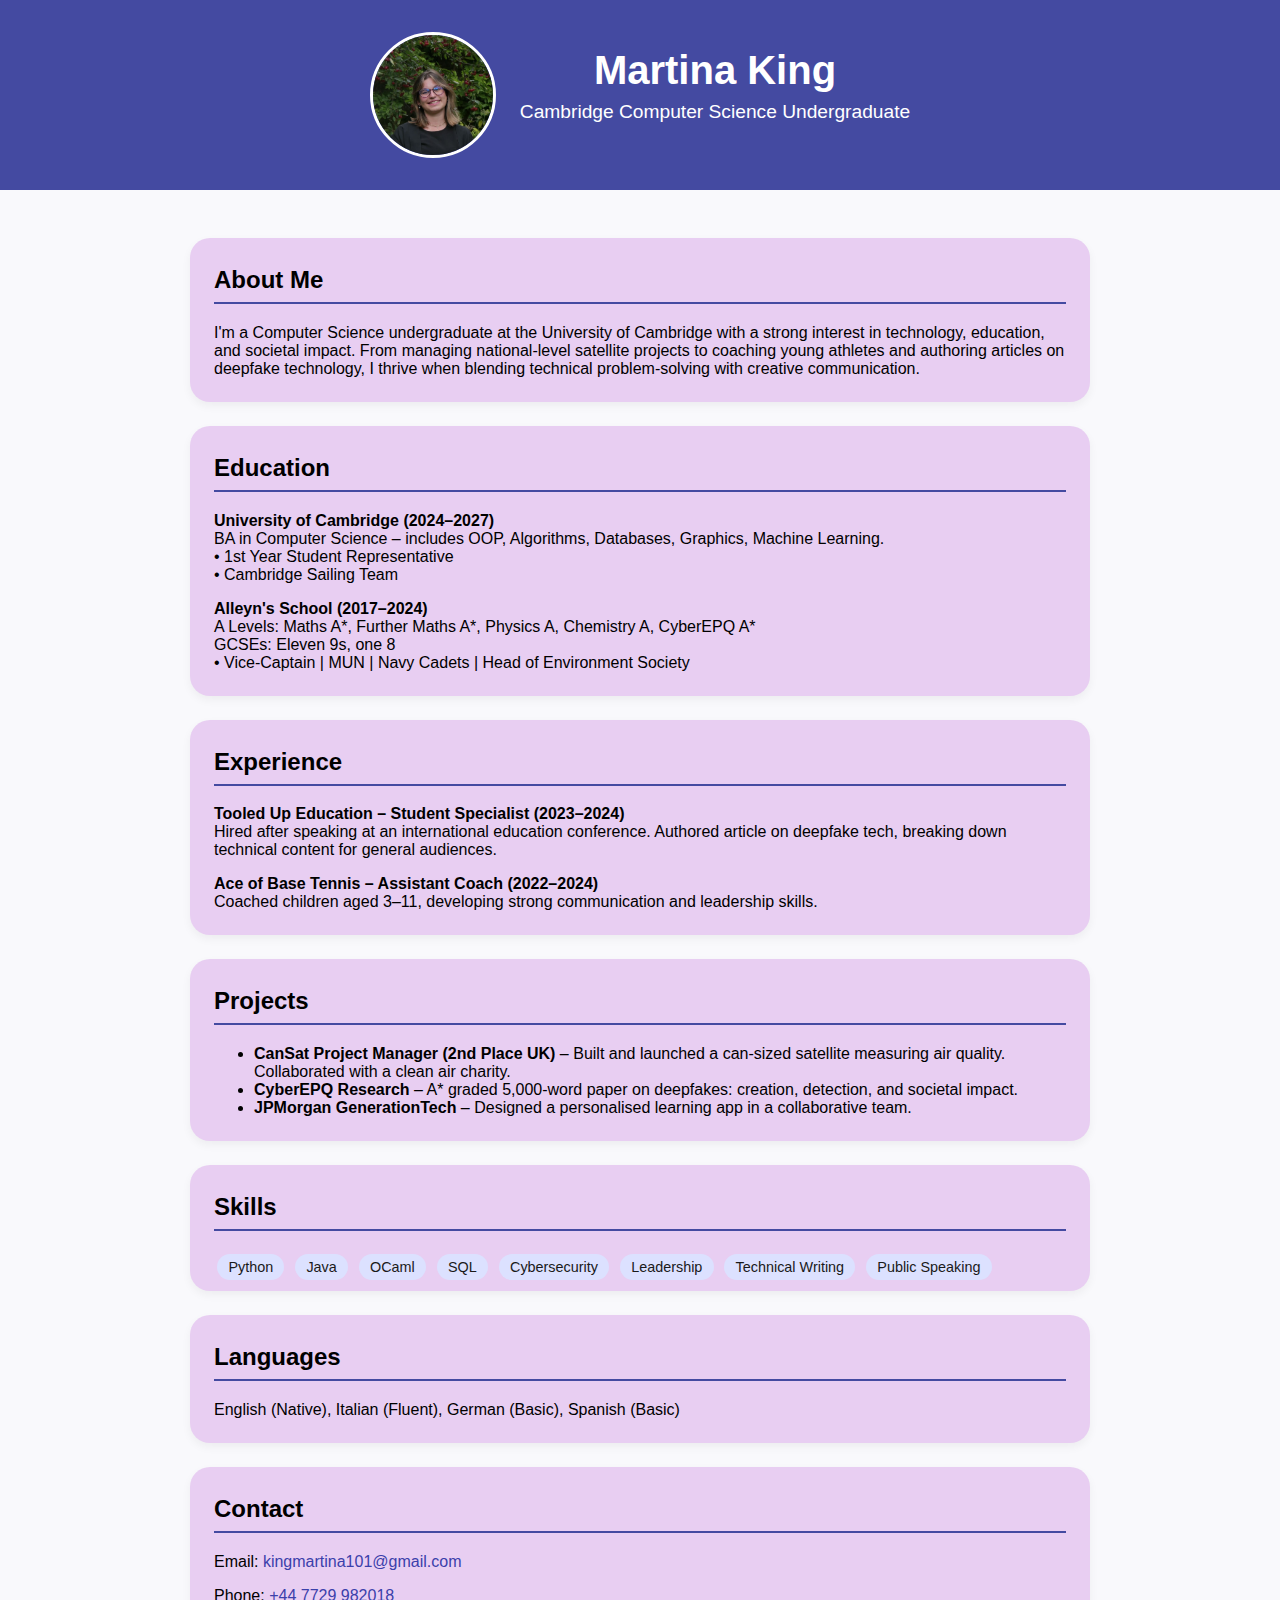
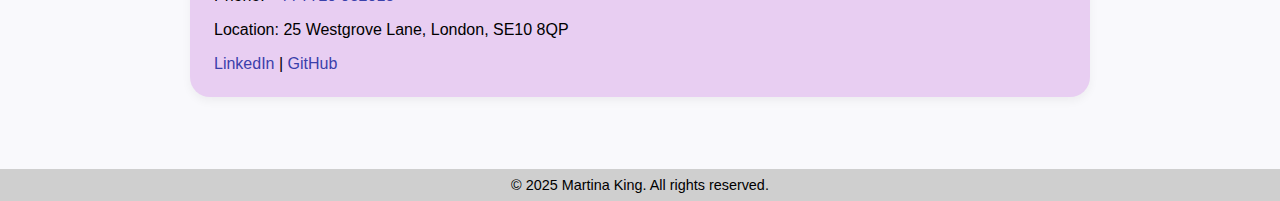
==== index.html @ dedac401 "Add files via upload" ====
<!DOCTYPE html>
<html lang="en">
<head>
  <meta charset="UTF-8" />
  <meta name="viewport" content="width=device-width, initial-scale=1.0" />
  <title>Martina King | Portfolio</title>
  <style>
    *::-webkit-scrollbar {
        display: none;
    }
    body {
      font-family: 'Segoe UI', Tahoma, Geneva, Verdana, sans-serif;
      margin: 0;
      padding: 0;
      background: #f9f9fc;
      color: #000000;
    }
    header {
      background: #444aa1;
      color: white;
      padding: 2rem 1rem;
      display: flex;
      align-items: center;
      justify-content: center;
      flex-wrap: wrap;
      gap: 1.5rem;
    }
    .profile-pic {
      width: 120px;
      height: 120px;
      border-radius: 50%;
      object-fit: cover;
      border: 3px solid white;
    }
    .header-text {
      max-width: 500px;
      text-align: center;
    }
    .header-text h1 {
      margin: 0;
      font-size: 2.5rem;
    }
    .header-text p {
      font-size: 1.2rem;
      margin-top: 0.5rem;
    }
    main {
      max-width: 900px;
      margin: 2rem auto;
      padding: 1rem;
    }
    section {
    margin-bottom: 1.5rem;
    background: rgb(232, 206, 242);
    border-radius: 20px;
    box-shadow: 0 4px 10px rgba(0, 0, 0, 0.05);
    padding-top: 0.5rem;
    padding-bottom: 0.5rem;
    padding-left: 1.5rem;
    padding-right: 1.5rem;
    transition: transform 0.3s ease; /* Smooth transition for scaling */
    }
    section:hover {
        transform: scale(1.01); /* Scale the section by 5% when hovered */
    }
    h2 {
      border-bottom: 2px solid #444aa1;
      padding-bottom: 0.5rem;
    }
    .skills span {
      display: inline-block;
      background: #dce1ff;
      color: #1a1a1a;
      padding: 0.3rem 0.7rem;
      border-radius: 20px;
      margin: 0.2rem;
      font-size: 0.9rem;
    }
    footer {
      text-align: center;
      padding: 0.5rem;
      background: #cfcfcf;
      font-size: 0.9rem;
    }
    a {
      color: #3b40ab;
      text-decoration: none;
    }
  </style>
</head>
<body>
  <header>
    <img src="profile.jpg" alt="Martina King" class="profile-pic" />
    <div class="header-text">
      <h1>Martina King</h1>
      <p>Cambridge Computer Science Undergraduate</p>
    </div>
  </header>
  <main>
    <section>
      <h2>About Me</h2>
      <p>
        I'm a Computer Science undergraduate at the University of Cambridge with a strong interest in technology, education, and societal impact. From managing national-level satellite projects to coaching young athletes and authoring articles on deepfake technology, I thrive when blending technical problem-solving with creative communication.
      </p>
    </section>

    <section>
      <h2>Education</h2>
      <p><strong>University of Cambridge (2024–2027)</strong><br />
      BA in Computer Science – includes OOP, Algorithms, Databases, Graphics, Machine Learning.<br />
      • 1st Year Student Representative<br />
      • Cambridge Sailing Team</p>
      <p><strong>Alleyn's School (2017–2024)</strong><br />
      A Levels: Maths A*, Further Maths A*, Physics A, Chemistry A, CyberEPQ A*<br />
      GCSEs: Eleven 9s, one 8<br />
      • Vice-Captain | MUN | Navy Cadets | Head of Environment Society</p>
    </section>

    <section>
      <h2>Experience</h2>
      <p><strong>Tooled Up Education – Student Specialist (2023–2024)</strong><br />
      Hired after speaking at an international education conference. Authored article on deepfake tech, breaking down technical content for general audiences.</p>

      <p><strong>Ace of Base Tennis – Assistant Coach (2022–2024)</strong><br />
      Coached children aged 3–11, developing strong communication and leadership skills.</p>
    </section>

    <section>
      <h2>Projects</h2>
      <ul>
        <li><strong>CanSat Project Manager (2nd Place UK)</strong> – Built and launched a can-sized satellite measuring air quality. Collaborated with a clean air charity.</li>
        <li><strong>CyberEPQ Research</strong> – A* graded 5,000-word paper on deepfakes: creation, detection, and societal impact.</li>
        <li><strong>JPMorgan GenerationTech</strong> – Designed a personalised learning app in a collaborative team.</li>
      </ul>
    </section>

    <section>
      <h2>Skills</h2>
      <div class="skills">
        <span>Python</span>
        <span>Java</span>
        <span>OCaml</span>
        <span>SQL</span>
        <span>Cybersecurity</span>
        <span>Leadership</span>
        <span>Technical Writing</span>
        <span>Public Speaking</span>
      </div>
    </section>

    <section>
      <h2>Languages</h2>
      <p>English (Native), Italian (Fluent), German (Basic), Spanish (Basic)</p>
    </section>

    <section>
      <h2>Contact</h2>
      <p>Email: <a href="mailto:kingmartina101@gmail.com">kingmartina101@gmail.com</a></p>
      <p>Phone: <a href="tel:+447729982018">+44 7729 982018</a></p>
      <p>Location: 25 Westgrove Lane, London, SE10 8QP</p>
      <p><a href="https://www.linkedin.com/in/martina-king/">LinkedIn</a> | <a href="https://github.com/martina-king">GitHub</a></p>
    </section>
  </main>
  <footer>
    &copy; 2025 Martina King. All rights reserved.
  </footer>
</body>
</html>
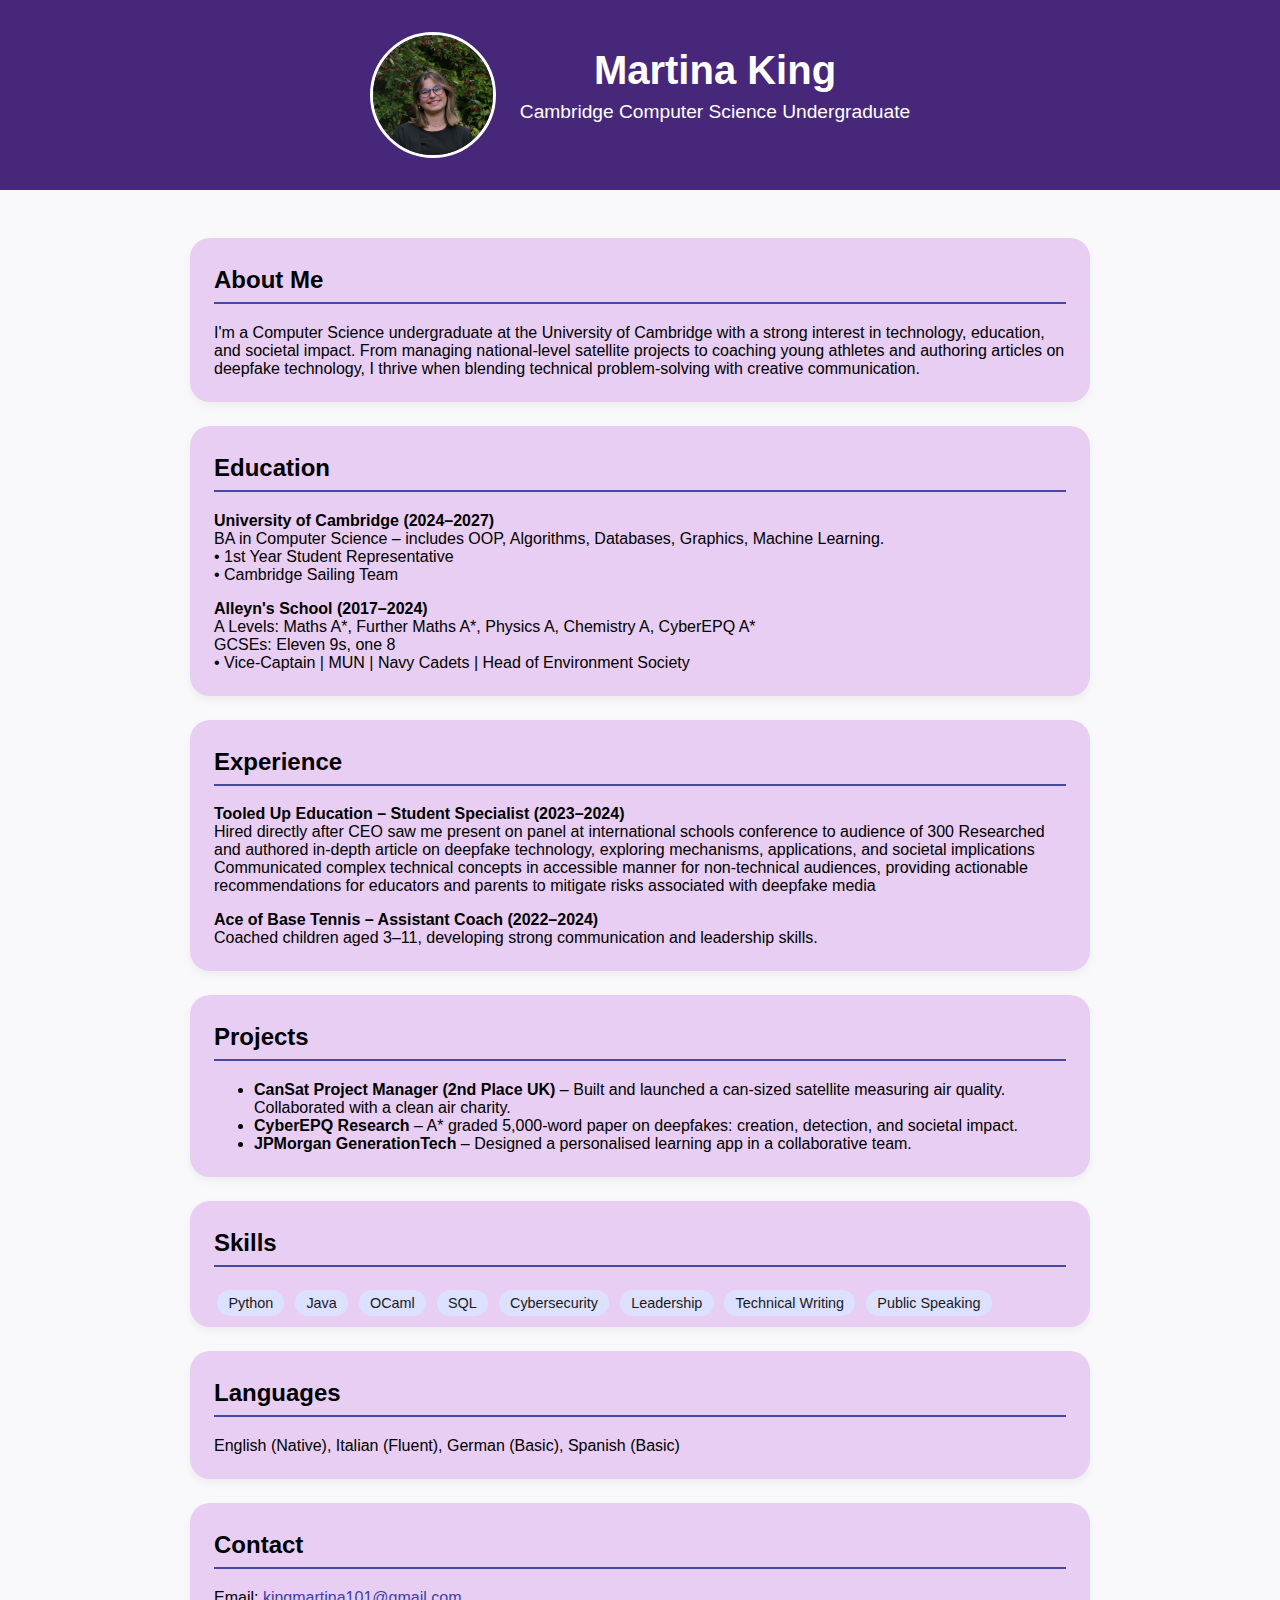
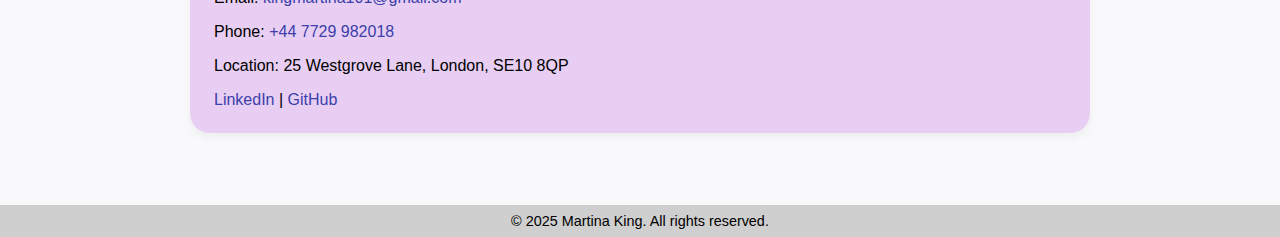
==== commit 4ac22cda: "Add files via upload" ====
--- a/index.html
+++ b/index.html
@@ -4,89 +4,7 @@
   <meta charset="UTF-8" />
   <meta name="viewport" content="width=device-width, initial-scale=1.0" />
   <title>Martina King | Portfolio</title>
-  <style>
-    *::-webkit-scrollbar {
-        display: none;
-    }
-    body {
-      font-family: 'Segoe UI', Tahoma, Geneva, Verdana, sans-serif;
-      margin: 0;
-      padding: 0;
-      background: #f9f9fc;
-      color: #000000;
-    }
-    header {
-      background: #444aa1;
-      color: white;
-      padding: 2rem 1rem;
-      display: flex;
-      align-items: center;
-      justify-content: center;
-      flex-wrap: wrap;
-      gap: 1.5rem;
-    }
-    .profile-pic {
-      width: 120px;
-      height: 120px;
-      border-radius: 50%;
-      object-fit: cover;
-      border: 3px solid white;
-    }
-    .header-text {
-      max-width: 500px;
-      text-align: center;
-    }
-    .header-text h1 {
-      margin: 0;
-      font-size: 2.5rem;
-    }
-    .header-text p {
-      font-size: 1.2rem;
-      margin-top: 0.5rem;
-    }
-    main {
-      max-width: 900px;
-      margin: 2rem auto;
-      padding: 1rem;
-    }
-    section {
-    margin-bottom: 1.5rem;
-    background: rgb(232, 206, 242);
-    border-radius: 20px;
-    box-shadow: 0 4px 10px rgba(0, 0, 0, 0.05);
-    padding-top: 0.5rem;
-    padding-bottom: 0.5rem;
-    padding-left: 1.5rem;
-    padding-right: 1.5rem;
-    transition: transform 0.3s ease; /* Smooth transition for scaling */
-    }
-    section:hover {
-        transform: scale(1.01); /* Scale the section by 5% when hovered */
-    }
-    h2 {
-      border-bottom: 2px solid #444aa1;
-      padding-bottom: 0.5rem;
-    }
-    .skills span {
-      display: inline-block;
-      background: #dce1ff;
-      color: #1a1a1a;
-      padding: 0.3rem 0.7rem;
-      border-radius: 20px;
-      margin: 0.2rem;
-      font-size: 0.9rem;
-    }
-    footer {
-      text-align: center;
-      padding: 0.5rem;
-      background: #cfcfcf;
-      font-size: 0.9rem;
-    }
-    a {
-      color: #3b40ab;
-      text-decoration: none;
-    }
-  </style>
+  <link rel="stylesheet" href="style.css" />
 </head>
 <body>
   <header>
@@ -119,7 +37,9 @@
     <section>
       <h2>Experience</h2>
       <p><strong>Tooled Up Education – Student Specialist (2023–2024)</strong><br />
-      Hired after speaking at an international education conference. Authored article on deepfake tech, breaking down technical content for general audiences.</p>
+        Hired directly after CEO saw me present on panel at international schools conference to audience of 300
+        Researched and authored in-depth article on deepfake technology, exploring mechanisms, applications, and societal implications
+        Communicated complex technical concepts in accessible manner for non-technical audiences, providing actionable recommendations for educators and parents to mitigate risks associated with deepfake media</p>
 
       <p><strong>Ace of Base Tennis – Assistant Coach (2022–2024)</strong><br />
       Coached children aged 3–11, developing strong communication and leadership skills.</p>
--- a/style.css
+++ b/style.css
@@ -0,0 +1,81 @@
+*::-webkit-scrollbar {
+    display: none;
+}
+body {
+    font-family: 'Segoe UI', Tahoma, Geneva, Verdana, sans-serif;
+    margin: 0;
+    padding: 0;
+    background: #f9f9fc;
+    color: #000000;
+}
+header {
+    background: #472779;
+    color: white;
+    padding: 2rem 1rem;
+    display: flex;
+    align-items: center;
+    justify-content: center;
+    flex-wrap: wrap;
+    gap: 1.5rem;
+}
+.profile-pic {
+    width: 120px;
+    height: 120px;
+    border-radius: 50%;
+    object-fit: cover;
+    border: 3px solid white;
+}
+.header-text {
+    max-width: 500px;
+    text-align: center;
+}
+.header-text h1 {
+    margin: 0;
+    font-size: 2.5rem;
+}
+.header-text p {
+    font-size: 1.2rem;
+    margin-top: 0.5rem;
+}
+main {
+    max-width: 900px;
+    margin: 2rem auto;
+    padding: 1rem;
+}
+section {
+margin-bottom: 1.5rem;
+background: rgb(232, 206, 242);
+border-radius: 20px;
+box-shadow: 0 4px 10px rgba(0, 0, 0, 0.05);
+padding-top: 0.5rem;
+padding-bottom: 0.5rem;
+padding-left: 1.5rem;
+padding-right: 1.5rem;
+transition: transform 0.3s ease; /* Smooth transition for scaling */
+}
+section:hover {
+    transform: scale(1.01); /* Scale the section by 5% when hovered */
+}
+h2 {
+    border-bottom: 2px solid #444aa1;
+    padding-bottom: 0.5rem;
+}
+.skills span {
+    display: inline-block;
+    background: #dce1ff;
+    color: #1a1a1a;
+    padding: 0.3rem 0.7rem;
+    border-radius: 20px;
+    margin: 0.2rem;
+    font-size: 0.9rem;
+}
+footer {
+    text-align: center;
+    padding: 0.5rem;
+    background: #cfcfcf;
+    font-size: 0.9rem;
+}
+a {
+    color: #3b40ab;
+    text-decoration: none;
+}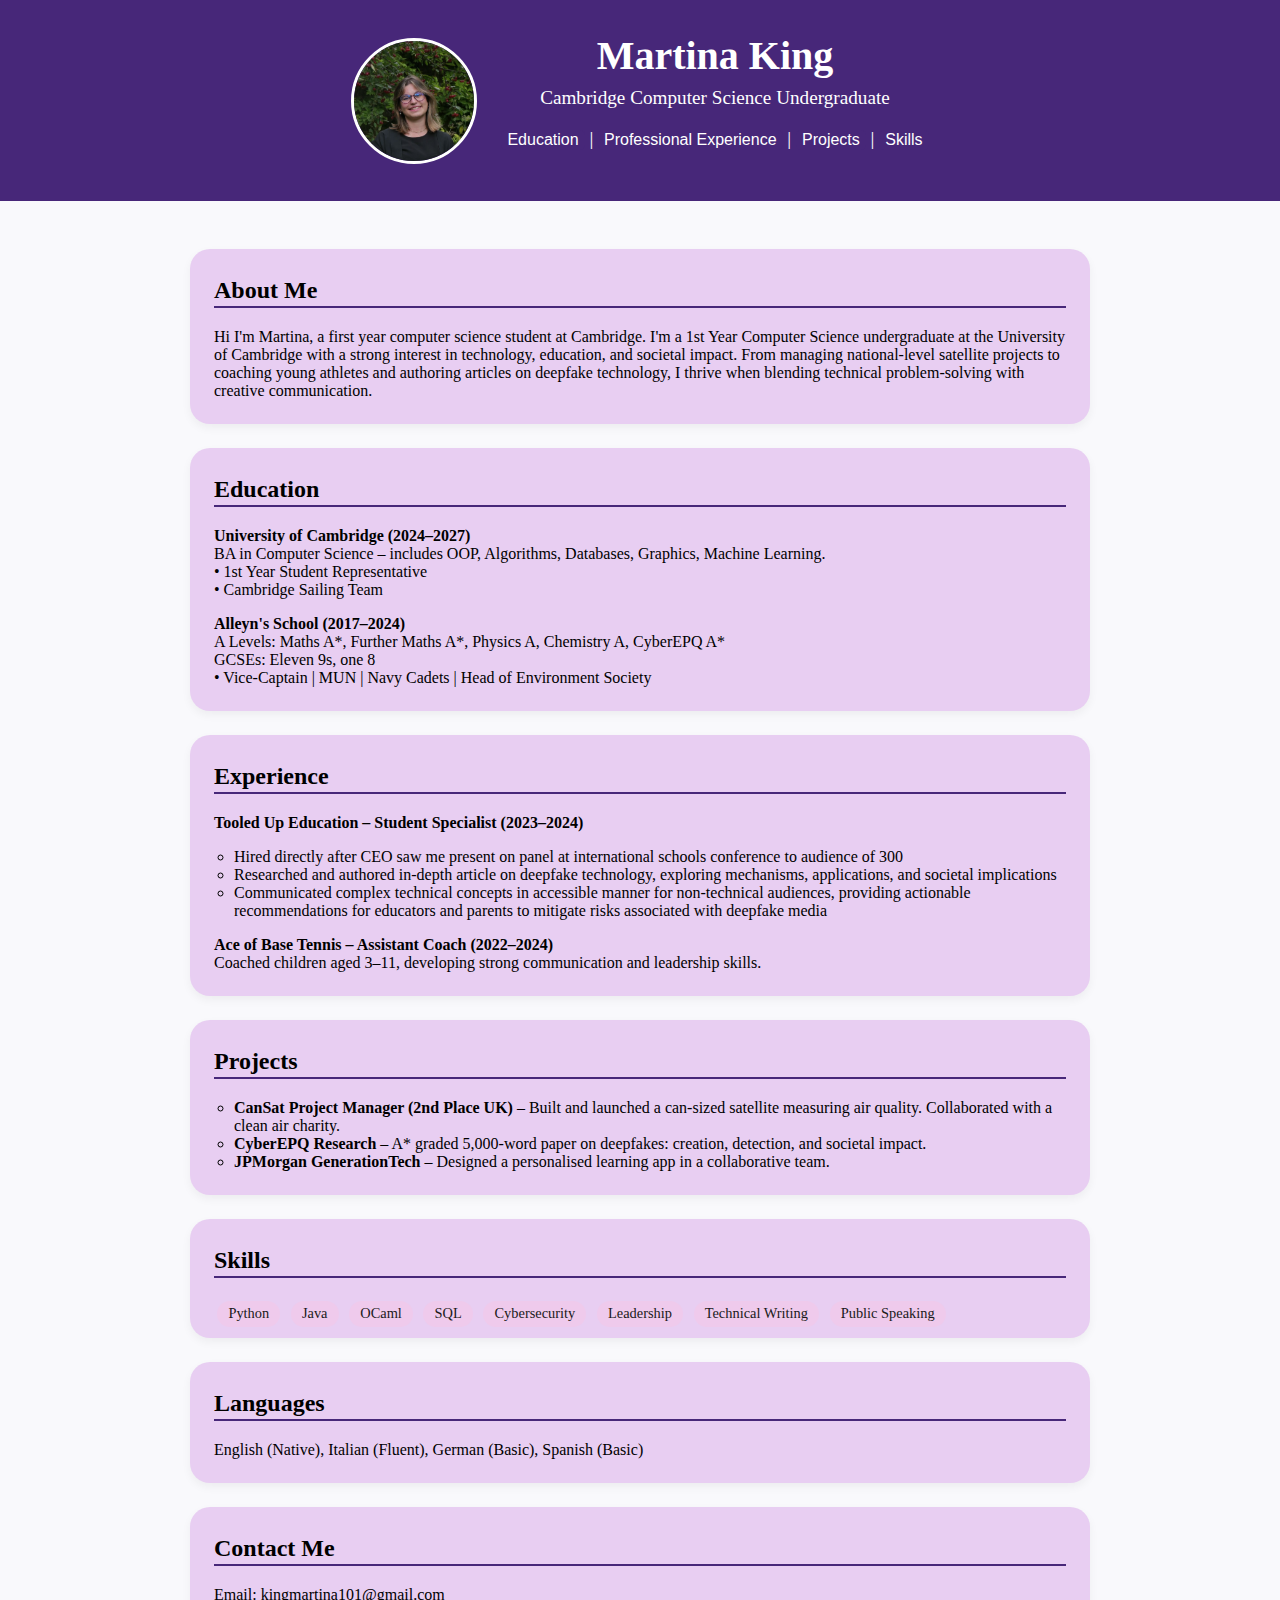
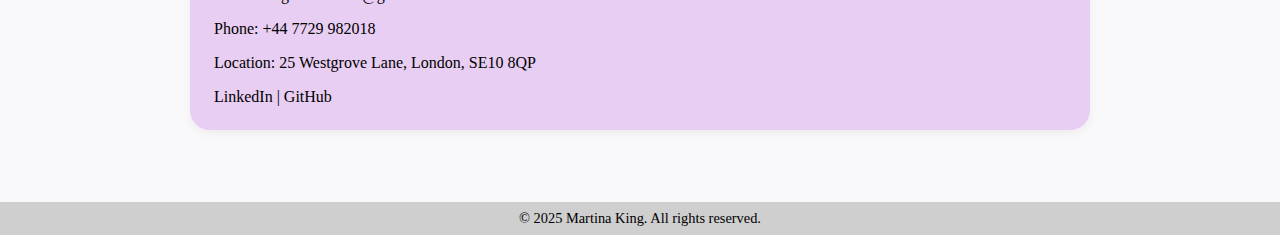
==== commit 5007373a: "Add files via upload" ====
--- a/index.html
+++ b/index.html
@@ -12,18 +12,30 @@
     <div class="header-text">
       <h1>Martina King</h1>
       <p>Cambridge Computer Science Undergraduate</p>
+      <p>
+        <button class="header-button" onclick="window.location.href='https://martina-king.github.io/portfolio/education'">Education</button>
+        |
+        <button class="header-button" onclick="window.location.href='https://martina-king.github.io/portfolio/experience'">Professional Experience</button>
+        |
+        <button class="header-button" onclick="window.location.href='https://martina-king.github.io/portfolio/projects'">Projects</button>
+        |
+        <button class="header-button" onclick="window.location.href='https://martina-king.github.io/portfolio/skills'">Skills</button>
+      </p>
+      
     </div>
   </header>
   <main>
     <section>
       <h2>About Me</h2>
       <p>
-        I'm a Computer Science undergraduate at the University of Cambridge with a strong interest in technology, education, and societal impact. From managing national-level satellite projects to coaching young athletes and authoring articles on deepfake technology, I thrive when blending technical problem-solving with creative communication.
+        Hi I'm Martina, a first year computer science student at Cambridge. 
+
+        I'm a 1st Year Computer Science undergraduate at the University of Cambridge with a strong interest in technology, education, and societal impact. From managing national-level satellite projects to coaching young athletes and authoring articles on deepfake technology, I thrive when blending technical problem-solving with creative communication.
       </p>
     </section>
 
     <section>
-      <h2>Education</h2>
+      <h2><a href="mailto:kingmartina101@gmail.com">Education</a></h2>
       <p><strong>University of Cambridge (2024–2027)</strong><br />
       BA in Computer Science – includes OOP, Algorithms, Databases, Graphics, Machine Learning.<br />
       • 1st Year Student Representative<br />
@@ -36,11 +48,12 @@
 
     <section>
       <h2>Experience</h2>
-      <p><strong>Tooled Up Education – Student Specialist (2023–2024)</strong><br />
-        Hired directly after CEO saw me present on panel at international schools conference to audience of 300
-        Researched and authored in-depth article on deepfake technology, exploring mechanisms, applications, and societal implications
-        Communicated complex technical concepts in accessible manner for non-technical audiences, providing actionable recommendations for educators and parents to mitigate risks associated with deepfake media</p>
-
+      <p><strong>Tooled Up Education – Student Specialist (2023–2024)</strong><br /></p>
+        <ul>
+        <li>Hired directly after CEO saw me present on panel at international schools conference to audience of 300 </li>
+        <li>Researched and authored in-depth article on deepfake technology, exploring mechanisms, applications, and societal implications </li>
+        <li>Communicated complex technical concepts in accessible manner for non-technical audiences, providing actionable recommendations for educators and parents to mitigate risks associated with deepfake media</li>
+        </ul>
       <p><strong>Ace of Base Tennis – Assistant Coach (2022–2024)</strong><br />
       Coached children aged 3–11, developing strong communication and leadership skills.</p>
     </section>
@@ -74,12 +87,13 @@
     </section>
 
     <section>
-      <h2>Contact</h2>
+      <h2>Contact Me</h2>
       <p>Email: <a href="mailto:kingmartina101@gmail.com">kingmartina101@gmail.com</a></p>
       <p>Phone: <a href="tel:+447729982018">+44 7729 982018</a></p>
       <p>Location: 25 Westgrove Lane, London, SE10 8QP</p>
       <p><a href="https://www.linkedin.com/in/martina-king/">LinkedIn</a> | <a href="https://github.com/martina-king">GitHub</a></p>
     </section>
+
   </main>
   <footer>
     &copy; 2025 Martina King. All rights reserved.
--- a/style.css
+++ b/style.css
@@ -2,7 +2,7 @@
     display: none;
 }
 body {
-    font-family: 'Segoe UI', Tahoma, Geneva, Verdana, sans-serif;
+    font-family: sans-serif-pro;
     margin: 0;
     padding: 0;
     background: #f9f9fc;
@@ -51,18 +51,21 @@
 padding-bottom: 0.5rem;
 padding-left: 1.5rem;
 padding-right: 1.5rem;
-transition: transform 0.3s ease; /* Smooth transition for scaling */
+transition: transform 0.3s ease; 
 }
 section:hover {
-    transform: scale(1.01); /* Scale the section by 5% when hovered */
+    transform: scale(1.01); 
 }
 h2 {
-    border-bottom: 2px solid #444aa1;
-    padding-bottom: 0.5rem;
+    border-bottom: 2px solid #472779;
+    padding-bottom: 2px;
+}
+h3 {
+    border-bottom: 1px dashed #472779;
 }
 .skills span {
     display: inline-block;
-    background: #dce1ff;
+    background: #efcaec;
     color: #1a1a1a;
     padding: 0.3rem 0.7rem;
     border-radius: 20px;
@@ -75,7 +78,25 @@
     background: #cfcfcf;
     font-size: 0.9rem;
 }
+ul {
+    list-style-type: circle;
+    padding-left: 20px;
+}
+li {
+    color: black;
+}
 a {
-    color: #3b40ab;
+    color: black;
     text-decoration: none;
-}+}
+.header-button {
+    background-color: #472779;;
+    color: white;
+    font-family: 'Segoe UI', Tahoma, Geneva, Verdana, sans-serif;
+    font-size: 1rem;
+    border: none;
+    border-radius: 5px;
+}
+.header-button:hover {
+    transform: scale(1.01)
+}
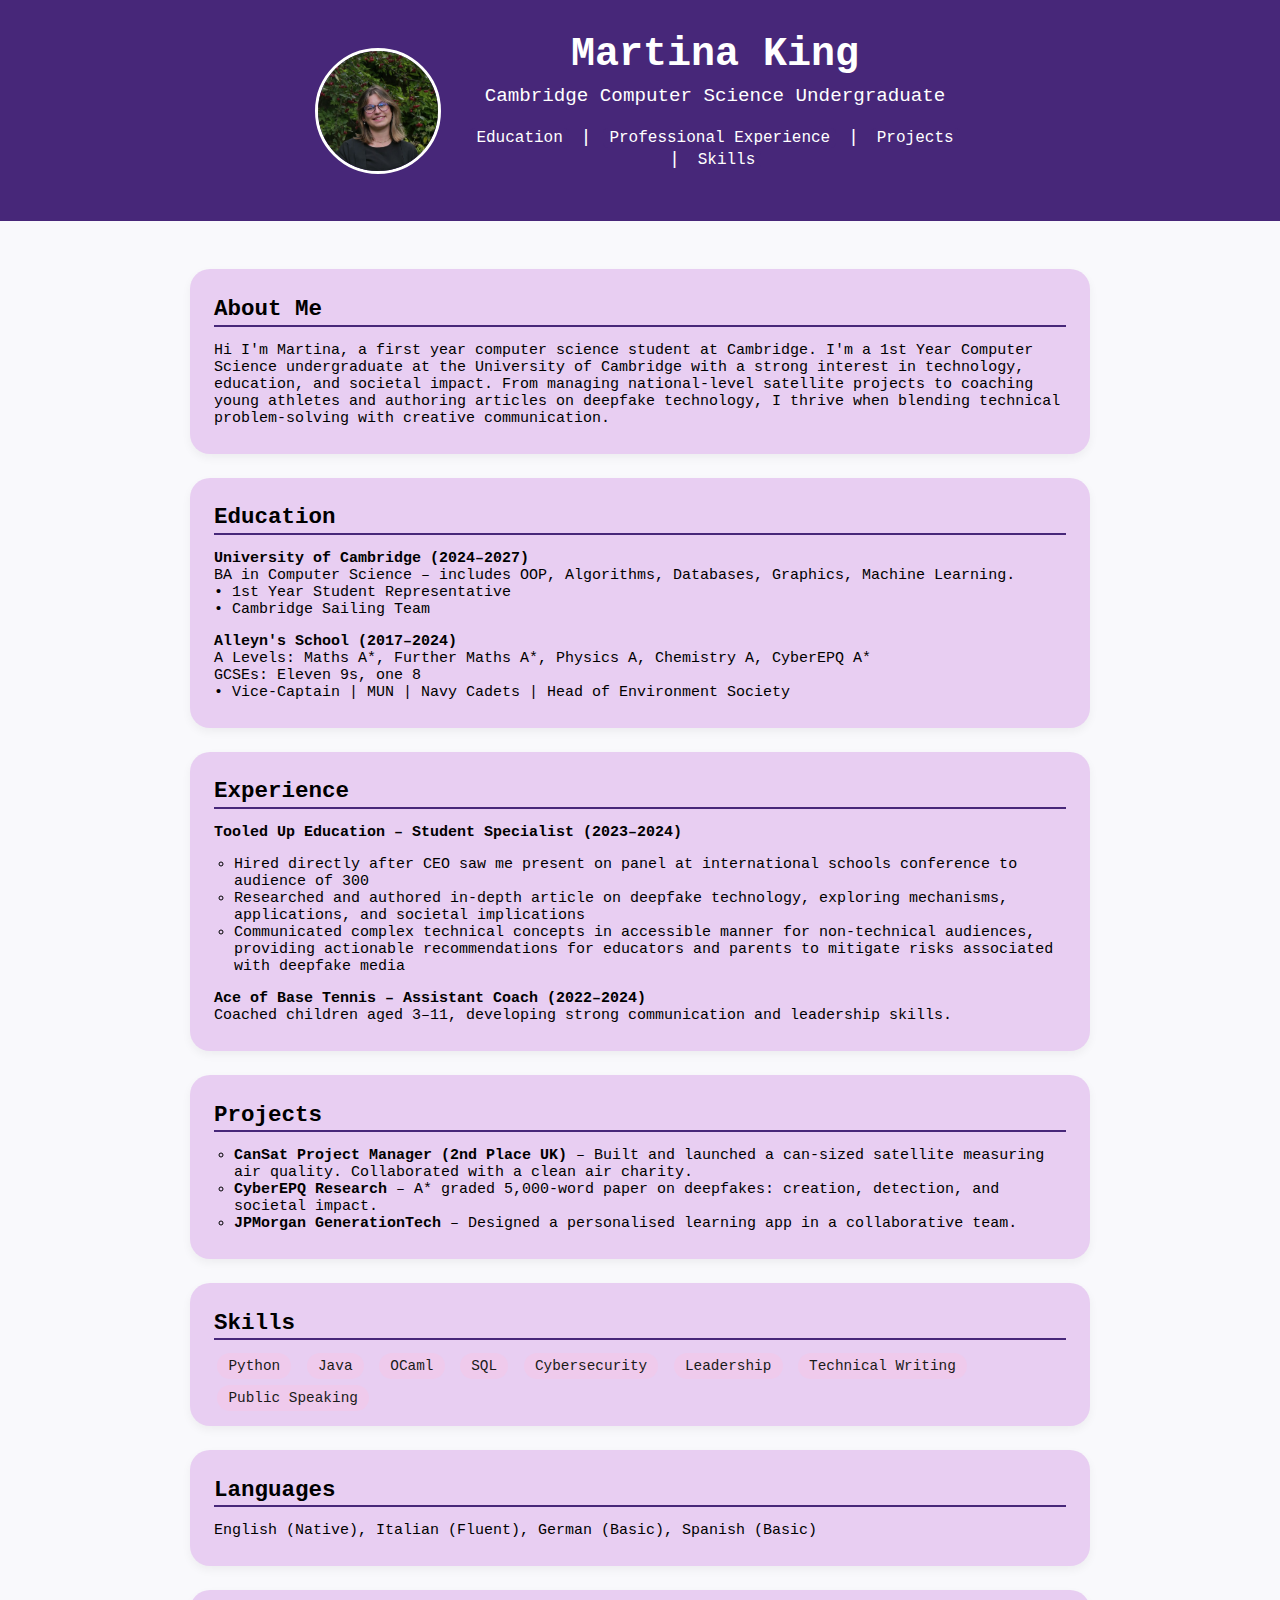
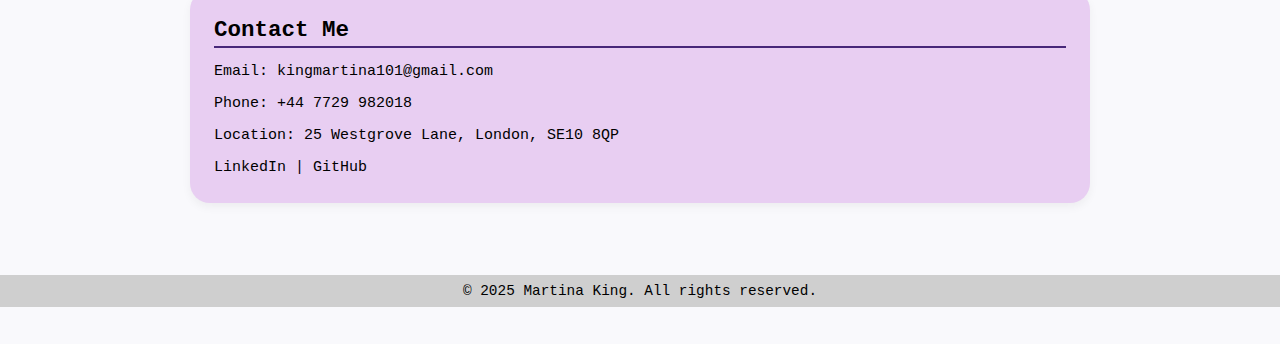
==== commit a39b5d0d: "Add files via upload" ====
--- a/index.html
+++ b/index.html
@@ -21,7 +21,6 @@
         |
         <button class="header-button" onclick="window.location.href='https://martina-king.github.io/portfolio/skills'">Skills</button>
       </p>
-      
     </div>
   </header>
   <main>
--- a/style.css
+++ b/style.css
@@ -2,7 +2,8 @@
     display: none;
 }
 body {
-    font-family: sans-serif-pro;
+    font-family:monospace;
+    font-size: 15px;
     margin: 0;
     padding: 0;
     background: #f9f9fc;
@@ -48,7 +49,7 @@
 border-radius: 20px;
 box-shadow: 0 4px 10px rgba(0, 0, 0, 0.05);
 padding-top: 0.5rem;
-padding-bottom: 0.5rem;
+padding-bottom: 0.75rem;
 padding-left: 1.5rem;
 padding-right: 1.5rem;
 transition: transform 0.3s ease; 
@@ -57,8 +58,9 @@
     transform: scale(1.01); 
 }
 h2 {
-    border-bottom: 2px solid #472779;
-    padding-bottom: 2px;
+    border-bottom: 2.5px solid #472779;
+    padding-bottom: 2.5px;
+    margin-bottom: 10px;
 }
 h3 {
     border-bottom: 1px dashed #472779;
@@ -81,6 +83,7 @@
 ul {
     list-style-type: circle;
     padding-left: 20px;
+    padding-top: 0px;
 }
 li {
     color: black;
@@ -89,14 +92,18 @@
     color: black;
     text-decoration: none;
 }
+a:hover {
+    color:#472779;
+}
 .header-button {
     background-color: #472779;;
     color: white;
-    font-family: 'Segoe UI', Tahoma, Geneva, Verdana, sans-serif;
+    font-family: monospace;
     font-size: 1rem;
     border: none;
     border-radius: 5px;
 }
 .header-button:hover {
-    transform: scale(1.01)
-}
+    color: #efcaec;
+    transform: scale(1.05)
+}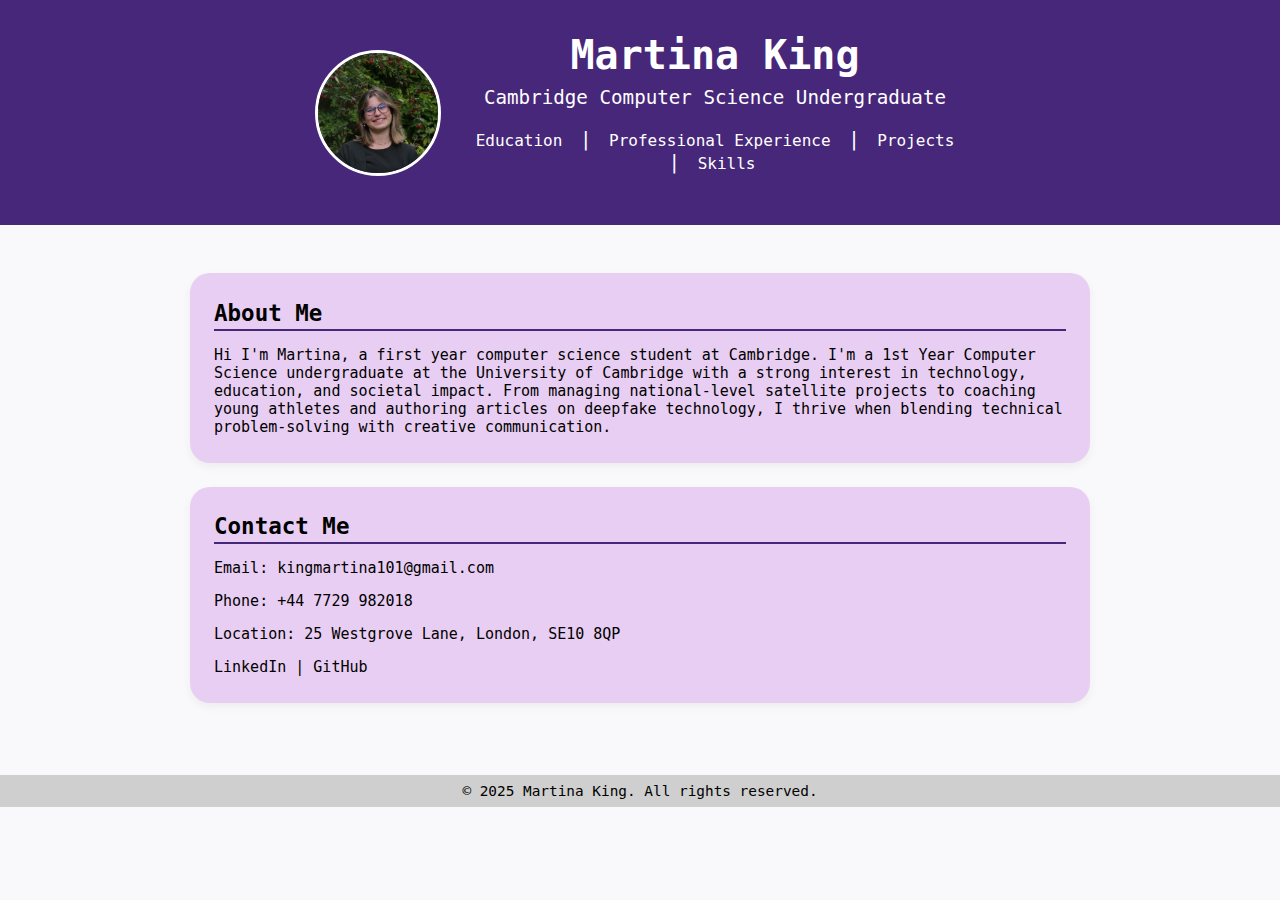
==== commit 64b08fb7: "Add files via upload" ====
--- a/index.html
+++ b/index.html
@@ -31,59 +31,7 @@
 
         I'm a 1st Year Computer Science undergraduate at the University of Cambridge with a strong interest in technology, education, and societal impact. From managing national-level satellite projects to coaching young athletes and authoring articles on deepfake technology, I thrive when blending technical problem-solving with creative communication.
       </p>
-    </section>
-
-    <section>
-      <h2><a href="mailto:kingmartina101@gmail.com">Education</a></h2>
-      <p><strong>University of Cambridge (2024–2027)</strong><br />
-      BA in Computer Science – includes OOP, Algorithms, Databases, Graphics, Machine Learning.<br />
-      • 1st Year Student Representative<br />
-      • Cambridge Sailing Team</p>
-      <p><strong>Alleyn's School (2017–2024)</strong><br />
-      A Levels: Maths A*, Further Maths A*, Physics A, Chemistry A, CyberEPQ A*<br />
-      GCSEs: Eleven 9s, one 8<br />
-      • Vice-Captain | MUN | Navy Cadets | Head of Environment Society</p>
-    </section>
-
-    <section>
-      <h2>Experience</h2>
-      <p><strong>Tooled Up Education – Student Specialist (2023–2024)</strong><br /></p>
-        <ul>
-        <li>Hired directly after CEO saw me present on panel at international schools conference to audience of 300 </li>
-        <li>Researched and authored in-depth article on deepfake technology, exploring mechanisms, applications, and societal implications </li>
-        <li>Communicated complex technical concepts in accessible manner for non-technical audiences, providing actionable recommendations for educators and parents to mitigate risks associated with deepfake media</li>
-        </ul>
-      <p><strong>Ace of Base Tennis – Assistant Coach (2022–2024)</strong><br />
-      Coached children aged 3–11, developing strong communication and leadership skills.</p>
-    </section>
-
-    <section>
-      <h2>Projects</h2>
-      <ul>
-        <li><strong>CanSat Project Manager (2nd Place UK)</strong> – Built and launched a can-sized satellite measuring air quality. Collaborated with a clean air charity.</li>
-        <li><strong>CyberEPQ Research</strong> – A* graded 5,000-word paper on deepfakes: creation, detection, and societal impact.</li>
-        <li><strong>JPMorgan GenerationTech</strong> – Designed a personalised learning app in a collaborative team.</li>
-      </ul>
-    </section>
-
-    <section>
-      <h2>Skills</h2>
-      <div class="skills">
-        <span>Python</span>
-        <span>Java</span>
-        <span>OCaml</span>
-        <span>SQL</span>
-        <span>Cybersecurity</span>
-        <span>Leadership</span>
-        <span>Technical Writing</span>
-        <span>Public Speaking</span>
-      </div>
-    </section>
-
-    <section>
-      <h2>Languages</h2>
-      <p>English (Native), Italian (Fluent), German (Basic), Spanish (Basic)</p>
-    </section>
+    </section>  
 
     <section>
       <h2>Contact Me</h2>
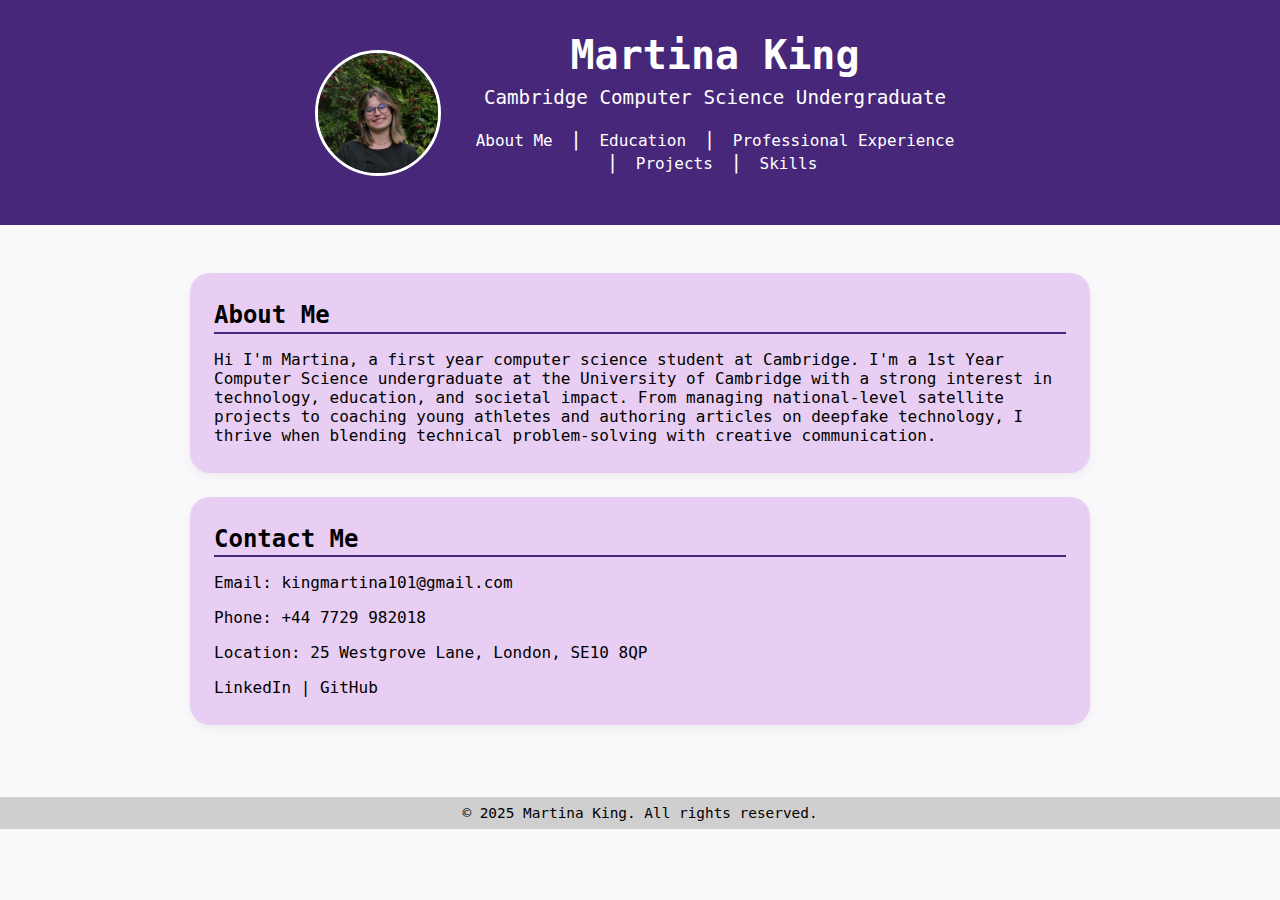
==== commit dabc88ec: "Add files via upload" ====
--- a/index.html
+++ b/index.html
@@ -13,6 +13,8 @@
       <h1>Martina King</h1>
       <p>Cambridge Computer Science Undergraduate</p>
       <p>
+        <button class="header-button" onclick="window.location.href='https://martina-king.github.io/portfolio'">About Me</button>
+        |
         <button class="header-button" onclick="window.location.href='https://martina-king.github.io/portfolio/education'">Education</button>
         |
         <button class="header-button" onclick="window.location.href='https://martina-king.github.io/portfolio/experience'">Professional Experience</button>
@@ -20,7 +22,7 @@
         <button class="header-button" onclick="window.location.href='https://martina-king.github.io/portfolio/projects'">Projects</button>
         |
         <button class="header-button" onclick="window.location.href='https://martina-king.github.io/portfolio/skills'">Skills</button>
-      </p>
+    </p>
     </div>
   </header>
   <main>
--- a/style.css
+++ b/style.css
@@ -3,7 +3,7 @@
 }
 body {
     font-family:monospace;
-    font-size: 15px;
+    font-size: 1rem;
     margin: 0;
     padding: 0;
     background: #f9f9fc;
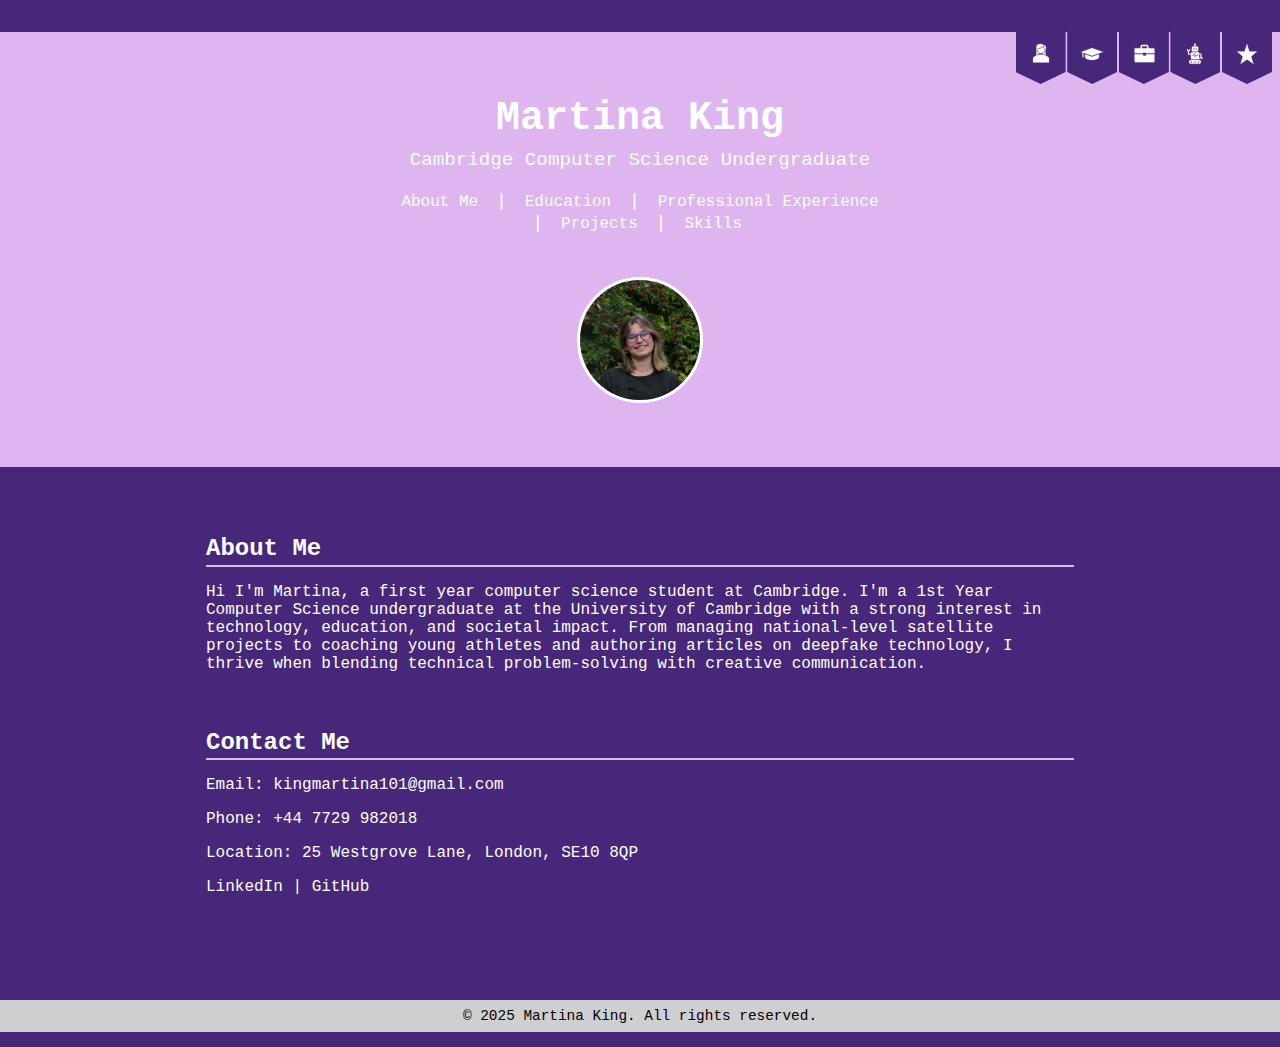
==== commit 5b7c3ec9: "Add files via upload" ====
--- a/index.html
+++ b/index.html
@@ -8,21 +8,44 @@
 </head>
 <body>
   <header>
-    <img src="profile.jpg" alt="Martina King" class="profile-pic" />
-    <div class="header-text">
-      <h1>Martina King</h1>
-      <p>Cambridge Computer Science Undergraduate</p>
-      <p>
-        <button class="header-button" onclick="window.location.href='https://martina-king.github.io/portfolio'">About Me</button>
-        |
-        <button class="header-button" onclick="window.location.href='https://martina-king.github.io/portfolio/education'">Education</button>
-        |
-        <button class="header-button" onclick="window.location.href='https://martina-king.github.io/portfolio/experience'">Professional Experience</button>
-        |
-        <button class="header-button" onclick="window.location.href='https://martina-king.github.io/portfolio/projects'">Projects</button>
-        |
-        <button class="header-button" onclick="window.location.href='https://martina-king.github.io/portfolio/skills'">Skills</button>
-    </p>
+    <div class="header-banners">
+      <a href="about.html" class="banner about-banner">
+        <img src="white about icon.svg" alt="About Me">
+      </a>
+      <a href="education.html" class="banner education-banner">
+        <img src="white education icon.svg" alt="Education">
+      </a>
+      <a href="experience.html" class="banner experience-banner">
+        <img src="white experience icon.svg" alt="Experience">
+      </a>
+      <a href="projects.html" class="banner projects-banner">
+        <img src="white projects icon.svg" alt="Projects">
+      </a>
+      <a href="skills.html" class="banner skills-banner">
+        <img src="white skills icon.svg" alt="Skills">
+      </a>
+    </div>
+
+    <div class="left-section">
+      <div class="header-text">
+        <h1>Martina King</h1>
+        <p>Cambridge Computer Science Undergraduate</p>
+        <p>
+          <button class="header-button" onclick="window.location.href='https://martina-king.github.io/portfolio'">About Me</button>
+          |
+          <button class="header-button" onclick="window.location.href='https://martina-king.github.io/portfolio/education'">Education</button>
+          |
+          <button class="header-button" onclick="window.location.href='https://martina-king.github.io/portfolio/experience'">Professional Experience</button>
+          |
+          <button class="header-button" onclick="window.location.href='https://martina-king.github.io/portfolio/projects'">Projects</button>
+          |
+          <button class="header-button" onclick="window.location.href='https://martina-king.github.io/portfolio/skills'">Skills</button>
+      </p>
+      </div>
+    </div>
+
+    <div class="right-section">
+      <img src="profile.jpg" alt="Martina King" class="profile-pic" />
     </div>
   </header>
   <main>
--- a/style.css
+++ b/style.css
@@ -6,25 +6,62 @@
     font-size: 1rem;
     margin: 0;
     padding: 0;
-    background: #f9f9fc;
+    background: #472779;
     color: #000000;
 }
 header {
-    background: #472779;
+    background: #deb5ef;
     color: white;
-    padding: 2rem 1rem;
+    margin-top: 2rem;
+    padding-bottom: 4rem;
+    padding-top: 4rem;
+    display: flex;
+    flex-direction: column;
+    align-items: center;
+    text-align: center;
+    justify-content: space-between;
+    flex-wrap: wrap;
+    gap: 1.5rem;
+}
+.banner {
+    width: 50px;
+    height: 60px;
+    background-color: #472779;
+    clip-path: polygon(0 0, 100% 0, 100% 80%, 50% 100%, 0 80%);
     display: flex;
     align-items: center;
     justify-content: center;
-    flex-wrap: wrap;
-    gap: 1.5rem;
+    transition: transform 0.4s ease;
 }
-.profile-pic {
-    width: 120px;
-    height: 120px;
-    border-radius: 50%;
-    object-fit: cover;
-    border: 3px solid white;
+.banner img {
+    width: 24px;
+    height: 24px;
+}
+.banner:hover {
+    transform: scaleY(1.5);
+}
+.about-banner:hover img {
+    content: url(pink\ about\ icon.svg);
+}
+.education-banner:hover img {
+    content: url(pink\ education\ icon.svg);
+}
+.experience-banner:hover img {
+    content: url(pink\ experience\ icon.svg);
+}
+.projects-banner:hover img {
+    content: url(pink\ projects\ icon.svg);
+}
+.skills-banner:hover img {
+    content: url(pink\ skills\ icon.svg);
+}
+.header-banners {
+    display: flex;
+    gap: 0.1rem;
+    position: absolute;
+    top: 1.5rem;
+    right: 0.5rem;
+    z-index: 10;
 }
 .header-text {
     max-width: 500px;
@@ -38,36 +75,62 @@
     font-size: 1.2rem;
     margin-top: 0.5rem;
 }
+.left-section {
+    flex: 0 0 75%;
+}
+.right-section {
+    flex: 0 0 25%;
+    display: flex;
+    justify-content: center;
+    align-items: center;
+}
+.profile-pic {
+    width: 120px;
+    height: 120px;
+    border-radius: 50%;
+    object-fit: cover;
+    border: 3px solid white;
+    transition: transform 0.4s ease;
+}
+.profile-pic:hover {
+    transform: scale(1.05);
+}
+@media (max-width: 768px) {
+    .left-section, .right-section {
+        flex: 0 0 100%;
+        text-align: center;
+        margin-bottom: 1rem;
+    }
+}
 main {
     max-width: 900px;
     margin: 2rem auto;
     padding: 1rem;
 }
 section {
-margin-bottom: 1.5rem;
-background: rgb(232, 206, 242);
-border-radius: 20px;
-box-shadow: 0 4px 10px rgba(0, 0, 0, 0.05);
-padding-top: 0.5rem;
-padding-bottom: 0.75rem;
-padding-left: 1.5rem;
-padding-right: 1.5rem;
-transition: transform 0.3s ease; 
+    margin-bottom: 1.5rem;
+    background: #472779;
+    transition: transform 0.3s ease; 
+    color: white;
+    padding-top: 0rem;
+    padding-bottom: 1rem;
+    padding-left: 1rem;
+    padding-right: 1rem;
 }
 section:hover {
     transform: scale(1.01); 
 }
 h2 {
-    border-bottom: 2.5px solid #472779;
+    border-bottom: 2.5px solid #deb5ef;
     padding-bottom: 2.5px;
     margin-bottom: 10px;
 }
 h3 {
-    border-bottom: 1px dashed #472779;
+    border-bottom: 1px dashed #deb5ef;
 }
 .skills span {
     display: inline-block;
-    background: #efcaec;
+    background: #deb5ef;
     color: #1a1a1a;
     padding: 0.3rem 0.7rem;
     border-radius: 20px;
@@ -86,17 +149,17 @@
     padding-top: 0px;
 }
 li {
-    color: black;
+    color: white;
 }
 a {
-    color: black;
+    color: white;
     text-decoration: none;
 }
 a:hover {
-    color:#472779;
+    color:#deb5ef;
 }
 .header-button {
-    background-color: #472779;;
+    background-color: #deb5ef;
     color: white;
     font-family: monospace;
     font-size: 1rem;
@@ -104,6 +167,6 @@
     border-radius: 5px;
 }
 .header-button:hover {
-    color: #efcaec;
+    color: #472779;
     transform: scale(1.05)
 }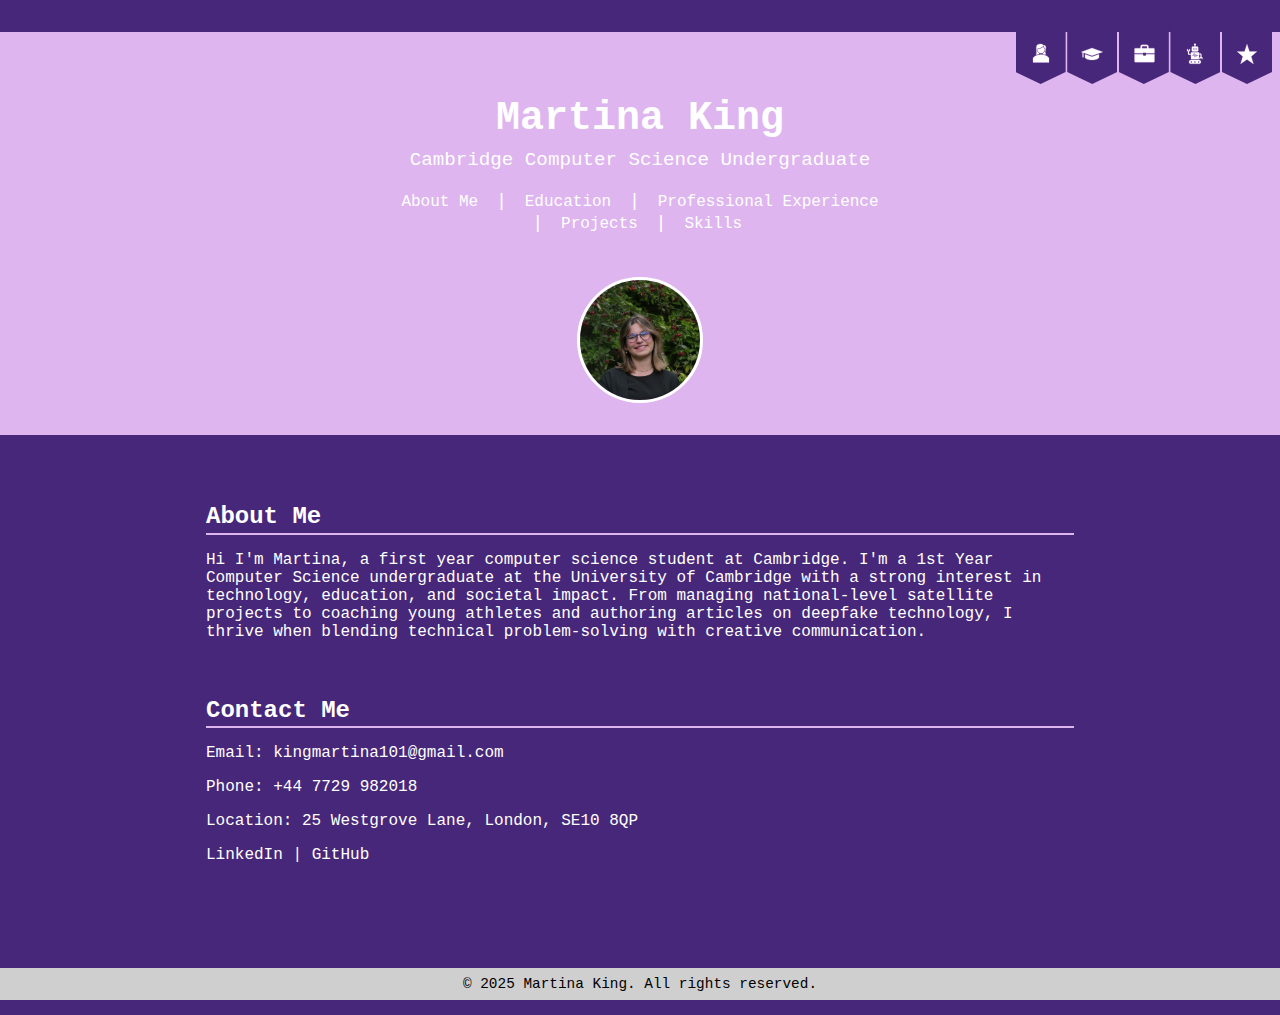
==== commit d67d542a: "Add files via upload" ====
--- a/index.html
+++ b/index.html
@@ -9,19 +9,19 @@
 <body>
   <header>
     <div class="header-banners">
-      <a href="about.html" class="banner about-banner">
+      <a href="https://martina-king.github.io/portfolio" class="banner about-banner">
         <img src="white about icon.svg" alt="About Me">
       </a>
-      <a href="education.html" class="banner education-banner">
+      <a href="https://martina-king.github.io/portfolio/education" class="banner education-banner">
         <img src="white education icon.svg" alt="Education">
       </a>
-      <a href="experience.html" class="banner experience-banner">
+      <a href="https://martina-king.github.io/portfolio/experience" class="banner experience-banner">
         <img src="white experience icon.svg" alt="Experience">
       </a>
-      <a href="projects.html" class="banner projects-banner">
+      <a href="https://martina-king.github.io/portfolio/projects" class="banner projects-banner">
         <img src="white projects icon.svg" alt="Projects">
       </a>
-      <a href="skills.html" class="banner skills-banner">
+      <a href="https://martina-king.github.io/portfolio/skills" class="banner skills-banner">
         <img src="white skills icon.svg" alt="Skills">
       </a>
     </div>
--- a/style.css
+++ b/style.css
@@ -13,7 +13,7 @@
     background: #deb5ef;
     color: white;
     margin-top: 2rem;
-    padding-bottom: 4rem;
+    padding-bottom: 2rem;
     padding-top: 4rem;
     display: flex;
     flex-direction: column;
